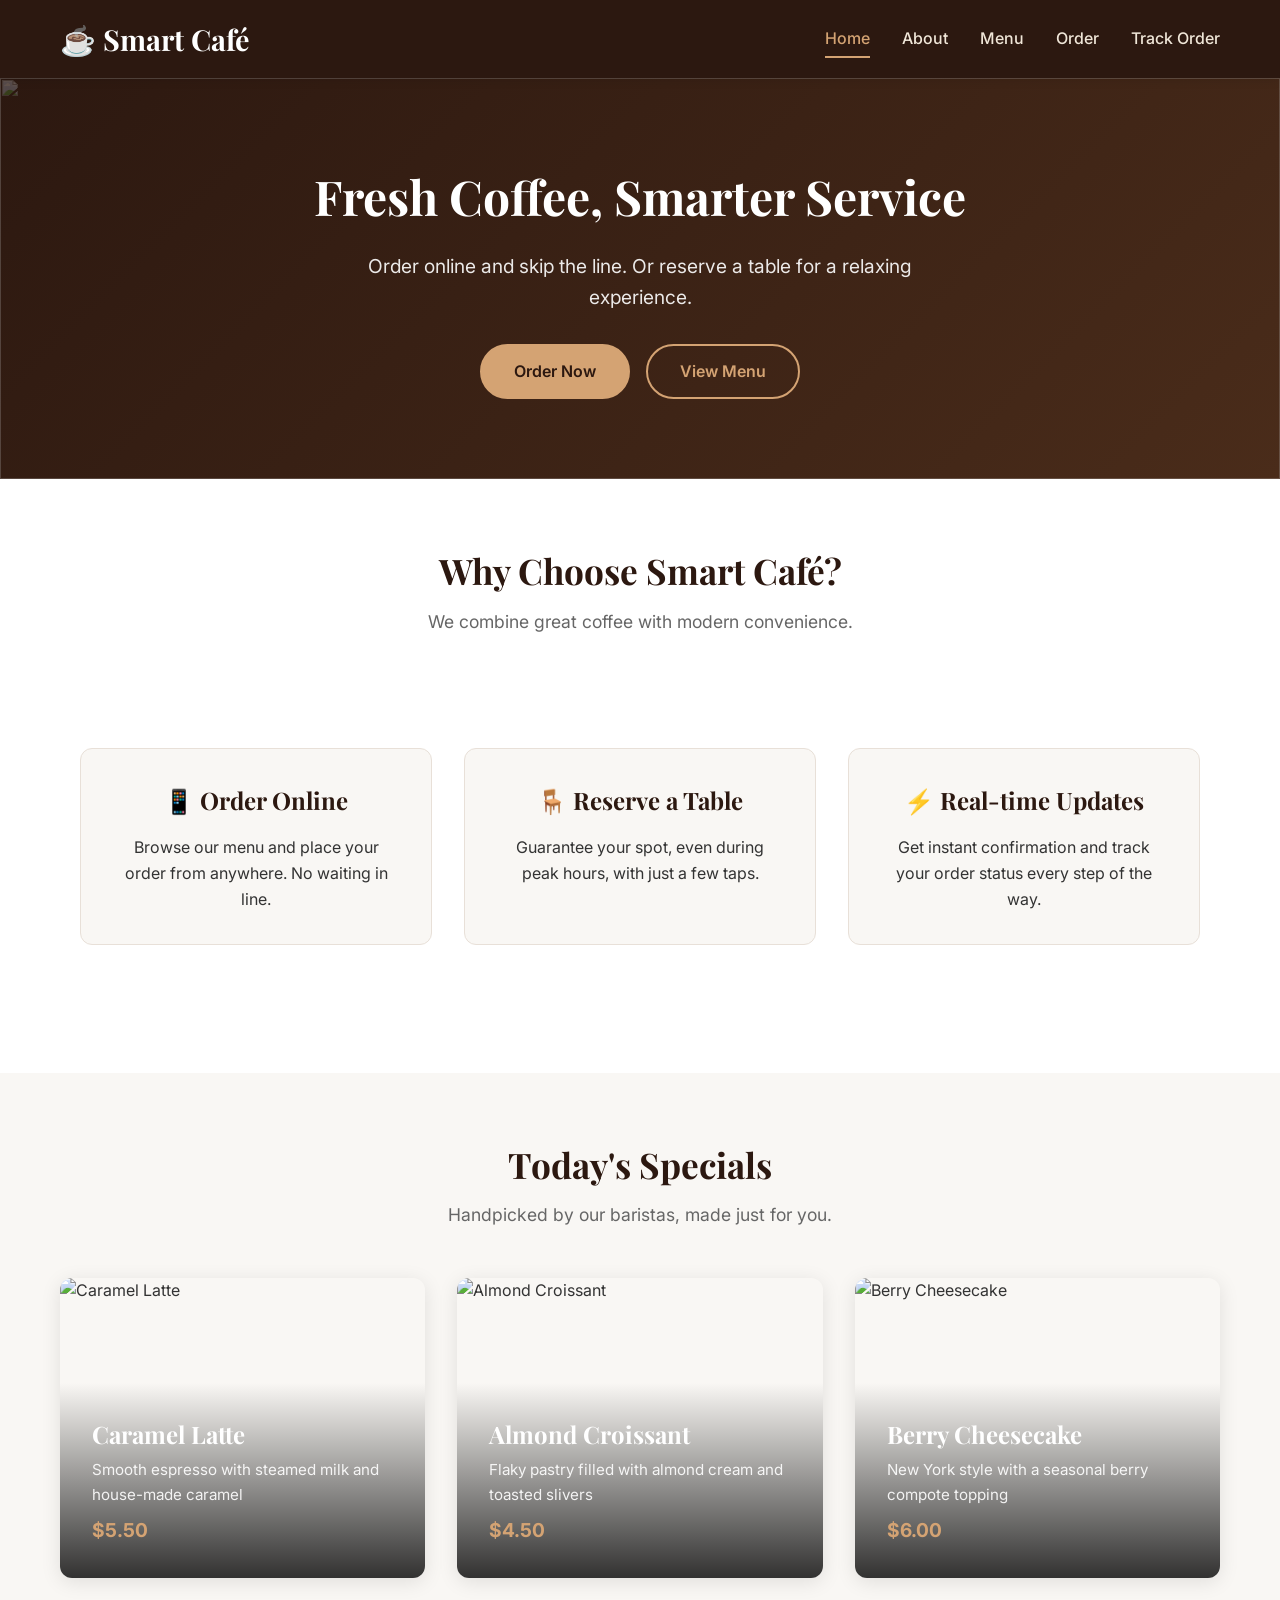
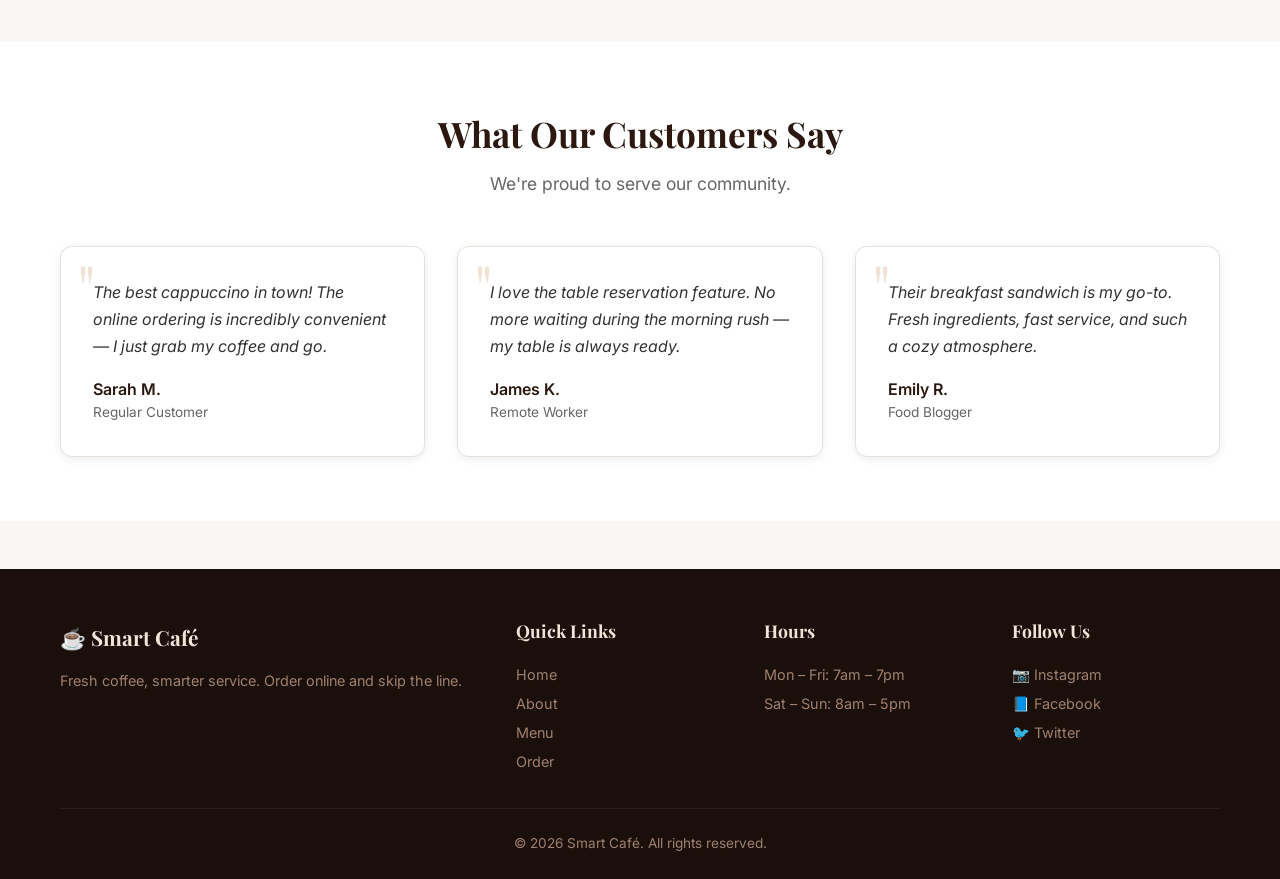
==== frontend/index.html @ f9dc1f2b "Initial commit" ====
<!DOCTYPE html>
<html lang="en">
<head>
    <meta charset="UTF-8" />
    <meta name="viewport" content="width=device-width, initial-scale=1.0" />
    <meta name="description" content="Smart Café - Fresh coffee, smarter service. Order online, reserve a table, and enjoy real-time updates." />
    <title>Smart Café</title>
    <link rel="icon" href="data:image/svg+xml,<svg xmlns='http://www.w3.org/2000/svg' viewBox='0 0 100 100'><text y='.9em' font-size='90'>☕</text></svg>" />
    <link rel="stylesheet" href="styles.css" />
</head>
<body>
    <nav>
        <div class="container">
            <h1>☕ Smart Café</h1>
            <ul>
                <li><a href="index.html" class="active">Home</a></li>
                <li><a href="about.html">About</a></li>
                <li><a href="menu.html">Menu</a></li>
                <li><a href="order.html">Order</a></li>
                <li><a href="status.html">Track Order</a></li>
            </ul>
        </div>
    </nav>

    <section class="hero">
        <img class="hero-bg" src="https://images.unsplash.com/photo-1509042239860-f550ce710b93?w=1200&q=80" alt="" loading="lazy" />
        <div class="container">
            <h2>Fresh Coffee, Smarter Service</h2>
            <p>Order online and skip the line. Or reserve a table for a relaxing experience.</p>
            <div class="hero-cta">
                <a href="order.html" class="btn">Order Now</a>
                <a href="menu.html" class="btn btn-outline">View Menu</a>
            </div>
        </div>
    </section>

    <section class="section section-white">
        <div class="container">
            <h2 class="section-title fade-in">Why Choose Smart Café?</h2>
            <p class="section-subtitle fade-in delay-1">We combine great coffee with modern convenience.</p>
            <div class="features">
                <div class="container">
                    <div class="feature-card fade-in delay-1">
                        <h3>📱 Order Online</h3>
                        <p>Browse our menu and place your order from anywhere. No waiting in line.</p>
                    </div>
                    <div class="feature-card fade-in delay-2">
                        <h3>🪑 Reserve a Table</h3>
                        <p>Guarantee your spot, even during peak hours, with just a few taps.</p>
                    </div>
                    <div class="feature-card fade-in delay-3">
                        <h3>⚡ Real-time Updates</h3>
                        <p>Get instant confirmation and track your order status every step of the way.</p>
                    </div>
                </div>
            </div>
        </div>
    </section>

    <section class="section">
        <div class="container">
            <h2 class="section-title fade-in">Today's Specials</h2>
            <p class="section-subtitle fade-in delay-1">Handpicked by our baristas, made just for you.</p>
            <div class="specials-grid">
                <div class="special-card fade-in delay-1">
                    <img src="https://images.unsplash.com/photo-1541167760496-1628856ab772?w=600&q=80" alt="Caramel Latte" loading="lazy" />
                    <div class="special-card-overlay">
                        <h3>Caramel Latte</h3>
                        <p>Smooth espresso with steamed milk and house-made caramel</p>
                        <span class="price">$5.50</span>
                    </div>
                </div>
                <div class="special-card fade-in delay-2">
                    <img src="https://images.unsplash.com/photo-1555507036-ab1f4038024a?w=600&q=80" alt="Almond Croissant" loading="lazy" />
                    <div class="special-card-overlay">
                        <h3>Almond Croissant</h3>
                        <p>Flaky pastry filled with almond cream and toasted slivers</p>
                        <span class="price">$4.50</span>
                    </div>
                </div>
                <div class="special-card fade-in delay-3">
                    <img src="https://images.unsplash.com/photo-1533134242443-d4fd215305ad?w=600&q=80" alt="Berry Cheesecake" loading="lazy" />
                    <div class="special-card-overlay">
                        <h3>Berry Cheesecake</h3>
                        <p>New York style with a seasonal berry compote topping</p>
                        <span class="price">$6.00</span>
                    </div>
                </div>
            </div>
        </div>
    </section>

    <section class="section section-white">
        <div class="container">
            <h2 class="section-title fade-in">What Our Customers Say</h2>
            <p class="section-subtitle fade-in delay-1">We're proud to serve our community.</p>
            <div class="testimonials-grid">
                <div class="testimonial-card fade-in delay-1">
                    <p class="testimonial-text">The best cappuccino in town! The online ordering is incredibly convenient — I just grab my coffee and go.</p>
                    <p class="testimonial-author">Sarah M.</p>
                    <p class="testimonial-role">Regular Customer</p>
                </div>
                <div class="testimonial-card fade-in delay-2">
                    <p class="testimonial-text">I love the table reservation feature. No more waiting during the morning rush — my table is always ready.</p>
                    <p class="testimonial-author">James K.</p>
                    <p class="testimonial-role">Remote Worker</p>
                </div>
                <div class="testimonial-card fade-in delay-3">
                    <p class="testimonial-text">Their breakfast sandwich is my go-to. Fresh ingredients, fast service, and such a cozy atmosphere.</p>
                    <p class="testimonial-author">Emily R.</p>
                    <p class="testimonial-role">Food Blogger</p>
                </div>
            </div>
        </div>
    </section>

    <footer>
        <div class="container">
            <div class="footer-grid">
                <div class="footer-col">
                    <p class="footer-brand">☕ Smart Café</p>
                    <p class="footer-brand-sub">Fresh coffee, smarter service. Order online and skip the line.</p>
                </div>
                <div class="footer-col">
                    <h3>Quick Links</h3>
                    <a href="index.html">Home</a>
                    <a href="about.html">About</a>
                    <a href="menu.html">Menu</a>
                    <a href="order.html">Order</a>
                </div>
                <div class="footer-col">
                    <h3>Hours</h3>
                    <p>Mon – Fri: 7am – 7pm</p>
                    <p>Sat – Sun: 8am – 5pm</p>
                </div>
                <div class="footer-col">
                    <h3>Follow Us</h3>
                    <a href="#">📷 Instagram</a>
                    <a href="#">📘 Facebook</a>
                    <a href="#">🐦 Twitter</a>
                </div>
            </div>
            <div class="footer-bottom">
                <p>&copy; 2026 Smart Café. All rights reserved.</p>
            </div>
        </div>
    </footer>

    <script src="app.js"></script>
</body>
</html>
---- frontend/styles.css ----
@import url('https://fonts.googleapis.com/css2?family=Playfair+Display:wght@400;600;700&family=Inter:wght@400;500;600;700&display=swap');

:root {
  --primary: #2c1810;
  --primary-light: #4a2c1a;
  --accent: #d4a373;
  --accent-hover: #c49263;
  --bg: #f9f7f4;
  --bg-white: #ffffff;
  --text: #333333;
  --text-light: #666666;
  --text-muted: #a0806e;
  --border: #e8e0d8;
  --shadow: 0 4px 20px rgba(0,0,0,0.1);
  --shadow-hover: 0 10px 30px rgba(0,0,0,0.15);
  --radius: 12px;
  --radius-sm: 8px;
  --transition: 0.3s ease;
  --font-heading: 'Playfair Display', serif;
  --font-body: 'Inter', -apple-system, BlinkMacSystemFont, sans-serif;
}

* {
    margin: 0;
    padding: 0;
    box-sizing: border-box;
}

html {
    scroll-behavior: smooth;
}

body {
    font-family: var(--font-body);
    line-height: 1.6;
    color: var(--text);
    background: var(--bg);
}

.container {
    max-width: 1200px;
    margin: 0 auto;
    padding: 0 20px;
}

h1, h2, h3, h4 {
    font-family: var(--font-heading);
    font-weight: 700;
}

nav {
    background: var(--primary);
    color: white;
    padding: 1rem 0;
    position: sticky;
    top: 0;
    z-index: 100;
    box-shadow: 0 2px 10px rgba(0,0,0,0.1);
}

nav .container {
    display: flex;
    justify-content: space-between;
    align-items: center;
    flex-wrap: wrap;
}

nav h1 {
    font-size: 1.8rem;
    font-weight: 700;
    font-family: var(--font-heading);
}

nav ul {
    display: flex;
    list-style: none;
    gap: 2rem;
}

nav ul li a {
    color: #f0e6d8;
    text-decoration: none;
    font-weight: 500;
    transition: color var(--transition);
    padding: 0.5rem 0;
    border-bottom: 2px solid transparent;
}

nav ul li a:hover,
nav ul li a.active {
    color: var(--accent);
    border-bottom-color: var(--accent);
}

.hero {
    background: linear-gradient(135deg, var(--primary) 0%, var(--primary-light) 100%);
    color: white;
    padding: 5rem 0;
    text-align: center;
    position: relative;
    overflow: hidden;
}

.hero-bg {
    position: absolute;
    inset: 0;
    width: 100%;
    height: 100%;
    object-fit: cover;
    opacity: 0.25;
}

.hero .container {
    position: relative;
    z-index: 1;
}

.hero h2 {
    font-size: 3rem;
    margin-bottom: 1rem;
    font-weight: 700;
    font-family: var(--font-heading);
}

.hero p {
    font-size: 1.2rem;
    margin-bottom: 2rem;
    opacity: 0.9;
    max-width: 600px;
    margin-left: auto;
    margin-right: auto;
}

.hero-cta {
    display: flex;
    gap: 1rem;
    justify-content: center;
    flex-wrap: wrap;
}

.btn {
    display: inline-block;
    background: var(--accent);
    color: var(--primary);
    padding: 0.8rem 2rem;
    text-decoration: none;
    border-radius: 50px;
    font-weight: 600;
    font-size: 1rem;
    transition: all var(--transition);
    border: 2px solid var(--accent);
    font-family: var(--font-body);
    cursor: pointer;
}

.btn:hover {
    background: transparent;
    color: var(--accent);
    transform: translateY(-2px);
    box-shadow: 0 10px 20px rgba(0,0,0,0.2);
}

.btn-outline {
    background: transparent;
    color: var(--accent);
}

.btn-outline:hover {
    background: var(--accent);
    color: var(--primary);
}

.btn-sm {
    padding: 0.5rem 1.2rem;
    font-size: 0.9rem;
}

.section {
    padding: 4rem 0;
}

.section-white {
    background: var(--bg-white);
}

.section-title {
    text-align: center;
    font-size: 2.2rem;
    color: var(--primary);
    margin-bottom: 0.5rem;
}

.section-subtitle {
    text-align: center;
    color: var(--text-light);
    margin-bottom: 3rem;
    font-size: 1.1rem;
    max-width: 600px;
    margin-left: auto;
    margin-right: auto;
}

.features {
    padding: 4rem 0;
    background: white;
}

.features .container {
    display: grid;
    grid-template-columns: repeat(auto-fit, minmax(250px, 1fr));
    gap: 2rem;
}

.feature-card {
    background: var(--bg);
    padding: 2rem;
    border-radius: var(--radius);
    text-align: center;
    transition: transform var(--transition), box-shadow var(--transition);
    border: 1px solid var(--border);
}

.feature-card:hover {
    transform: translateY(-5px);
    box-shadow: var(--shadow-hover);
}

.feature-card h3 {
    font-size: 1.5rem;
    margin-bottom: 1rem;
    color: var(--primary);
    font-family: var(--font-heading);
}

.menu-section {
    padding: 4rem 0;
}

.menu-category {
    margin-bottom: 3rem;
}

.menu-category-title {
    font-family: var(--font-heading);
    font-size: 1.8rem;
    color: var(--primary);
    margin-bottom: 1.5rem;
    padding-bottom: 0.5rem;
    border-bottom: 2px solid var(--accent);
    display: inline-block;
}

.menu-grid {
    display: grid;
    grid-template-columns: repeat(auto-fill, minmax(300px, 1fr));
    gap: 1.5rem;
}

.menu-card {
    background: var(--bg-white);
    border-radius: var(--radius);
    overflow: hidden;
    box-shadow: 0 2px 10px rgba(0,0,0,0.08);
    transition: transform var(--transition), box-shadow var(--transition);
    border: 1px solid var(--border);
}

.menu-card:hover {
    transform: translateY(-4px);
    box-shadow: var(--shadow-hover);
}

.menu-card-img {
    width: 100%;
    height: 200px;
    object-fit: cover;
    display: block;
}

.menu-card-body {
    padding: 1.2rem;
}

.menu-card-header {
    display: flex;
    justify-content: space-between;
    align-items: center;
    margin-bottom: 0.5rem;
}

.menu-card-name {
    font-family: var(--font-heading);
    font-size: 1.2rem;
    color: var(--primary);
}

.menu-card-price {
    font-weight: 700;
    color: var(--accent);
    font-size: 1.1rem;
}

.menu-card-desc {
    color: var(--text-light);
    font-size: 0.9rem;
    line-height: 1.5;
    margin-bottom: 0.8rem;
}

.menu-card-order {
    color: var(--accent);
    text-decoration: none;
    font-weight: 600;
    font-size: 0.9rem;
    transition: color var(--transition);
}

.menu-card-order:hover {
    color: var(--primary);
}

.specials-grid {
    display: grid;
    grid-template-columns: repeat(auto-fit, minmax(300px, 1fr));
    gap: 2rem;
}

.special-card {
    position: relative;
    border-radius: var(--radius);
    overflow: hidden;
    height: 300px;
    box-shadow: var(--shadow);
}

.special-card img {
    width: 100%;
    height: 100%;
    object-fit: cover;
}

.special-card-overlay {
    position: absolute;
    bottom: 0;
    left: 0;
    right: 0;
    padding: 2rem;
    background: linear-gradient(transparent, rgba(0,0,0,0.8));
    color: white;
}

.special-card-overlay h3 {
    font-size: 1.5rem;
    margin-bottom: 0.3rem;
    font-family: var(--font-heading);
}

.special-card-overlay p {
    font-size: 0.95rem;
    opacity: 0.9;
    margin-bottom: 0.5rem;
}

.special-card-overlay .price {
    font-weight: 700;
    font-size: 1.2rem;
    color: var(--accent);
}

.testimonials-grid {
    display: grid;
    grid-template-columns: repeat(auto-fit, minmax(280px, 1fr));
    gap: 2rem;
}

.testimonial-card {
    background: var(--bg-white);
    border-radius: var(--radius);
    padding: 2rem;
    box-shadow: 0 2px 10px rgba(0,0,0,0.08);
    border: 1px solid var(--border);
    position: relative;
}

.testimonial-card::before {
    content: '"';
    font-family: var(--font-heading);
    font-size: 4rem;
    color: var(--accent);
    position: absolute;
    top: 0.5rem;
    left: 1rem;
    opacity: 0.3;
    line-height: 1;
}

.testimonial-text {
    font-style: italic;
    color: var(--text);
    margin-bottom: 1rem;
    line-height: 1.7;
}

.testimonial-author {
    font-weight: 600;
    color: var(--primary);
}

.testimonial-role {
    font-size: 0.85rem;
    color: var(--text-light);
}

.about-grid {
    display: grid;
    grid-template-columns: 1fr 1fr;
    gap: 3rem;
    align-items: center;
}

.about-image {
    width: 100%;
    border-radius: var(--radius);
    box-shadow: var(--shadow);
}

.about-content h3 {
    font-family: var(--font-heading);
    font-size: 1.8rem;
    color: var(--primary);
    margin-bottom: 1rem;
}

.about-content p {
    color: var(--text-light);
    line-height: 1.8;
    margin-bottom: 1rem;
}

.values-grid {
    display: grid;
    grid-template-columns: repeat(auto-fit, minmax(250px, 1fr));
    gap: 2rem;
}

.value-card {
    text-align: center;
    padding: 2rem;
    background: var(--bg-white);
    border-radius: var(--radius);
    border: 1px solid var(--border);
    transition: transform var(--transition);
}

.value-card:hover {
    transform: translateY(-4px);
}

.value-card .icon {
    font-size: 2.5rem;
    margin-bottom: 1rem;
    display: block;
}

.value-card h4 {
    font-family: var(--font-heading);
    color: var(--primary);
    margin-bottom: 0.5rem;
}

.value-card p {
    color: var(--text-light);
    font-size: 0.9rem;
}

.contact-grid {
    display: grid;
    grid-template-columns: 1fr 1fr;
    gap: 3rem;
}

.contact-form-box {
    background: var(--bg-white);
    padding: 2rem;
    border-radius: var(--radius);
    box-shadow: var(--shadow);
}

.contact-form-box h3 {
    font-family: var(--font-heading);
    color: var(--primary);
    margin-bottom: 1.5rem;
}

.contact-info-grid {
    display: grid;
    gap: 1.5rem;
}

.contact-info-card {
    background: var(--bg-white);
    padding: 1.5rem;
    border-radius: var(--radius);
    border: 1px solid var(--border);
}

.contact-info-card h4 {
    font-family: var(--font-heading);
    color: var(--primary);
    margin-bottom: 0.5rem;
}

.contact-info-card p {
    color: var(--text-light);
    font-size: 0.95rem;
}

.contact-info-card .label {
    font-weight: 600;
    color: var(--text);
    font-size: 0.85rem;
    text-transform: uppercase;
    letter-spacing: 0.5px;
    margin-bottom: 0.2rem;
}

.map-container {
    margin-top: 2rem;
    border-radius: var(--radius);
    overflow: hidden;
    box-shadow: var(--shadow);
}

.map-container iframe {
    width: 100%;
    height: 300px;
    border: none;
    display: block;
}

footer {
    background: #1a0f0a;
    color: var(--text-muted);
    padding: 3rem 0 0;
    margin-top: 3rem;
}

.footer-grid {
    display: grid;
    grid-template-columns: 2fr 1fr 1fr 1fr;
    gap: 2.5rem;
    padding-bottom: 2rem;
}

.footer-col h3 {
    color: #f0e6d8;
    font-size: 1.1rem;
    margin-bottom: 1rem;
    font-family: var(--font-heading);
}

.footer-col p,
.footer-col a {
    color: var(--text-muted);
    font-size: 0.9rem;
    line-height: 2;
    text-decoration: none;
    display: block;
}

.footer-col a:hover {
    color: var(--accent);
}

.footer-brand {
    font-size: 1.3rem !important;
    font-weight: 700;
    font-family: var(--font-heading);
    color: #f0e6d8 !important;
    margin-bottom: 0.5rem;
}

.footer-brand-sub {
    font-size: 0.88rem;
    line-height: 1.6;
}

.footer-bottom {
    border-top: 1px solid rgba(255,255,255,0.06);
    padding: 1.5rem 0;
    text-align: center;
    font-size: 0.85rem;
}

.fade-in {
    opacity: 0;
    transform: translateY(30px);
    transition: opacity 0.6s ease, transform 0.6s ease;
}

.fade-in.animate {
    opacity: 1;
    transform: translateY(0);
}

.fade-in-left {
    opacity: 0;
    transform: translateX(-30px);
    transition: opacity 0.6s ease, transform 0.6s ease;
}

.fade-in-left.animate {
    opacity: 1;
    transform: translateX(0);
}

.fade-in-right {
    opacity: 0;
    transform: translateX(30px);
    transition: opacity 0.6s ease, transform 0.6s ease;
}

.fade-in-right.animate {
    opacity: 1;
    transform: translateX(0);
}

.delay-1 { transition-delay: 0.1s; }
.delay-2 { transition-delay: 0.2s; }
.delay-3 { transition-delay: 0.3s; }

@media (max-width: 768px) {
    nav .container {
        flex-direction: column;
        gap: 1rem;
    }

    nav ul {
        gap: 1rem;
        flex-wrap: wrap;
        justify-content: center;
    }

    .hero h2 {
        font-size: 2rem;
    }

    .hero p {
        font-size: 1rem;
        padding: 0 1rem;
    }

    .btn {
        display: block;
        margin: 0.5rem auto;
        width: 80%;
    }

    .about-grid {
        grid-template-columns: 1fr;
    }

    .contact-grid {
        grid-template-columns: 1fr;
    }

    .footer-grid {
        grid-template-columns: 1fr 1fr;
    }

    .menu-grid {
        grid-template-columns: 1fr;
    }
}

@media (max-width: 480px) {
    .footer-grid {
        grid-template-columns: 1fr;
    }

    .section {
        padding: 2.5rem 0;
    }

    .hero {
        padding: 3rem 0;
    }
}
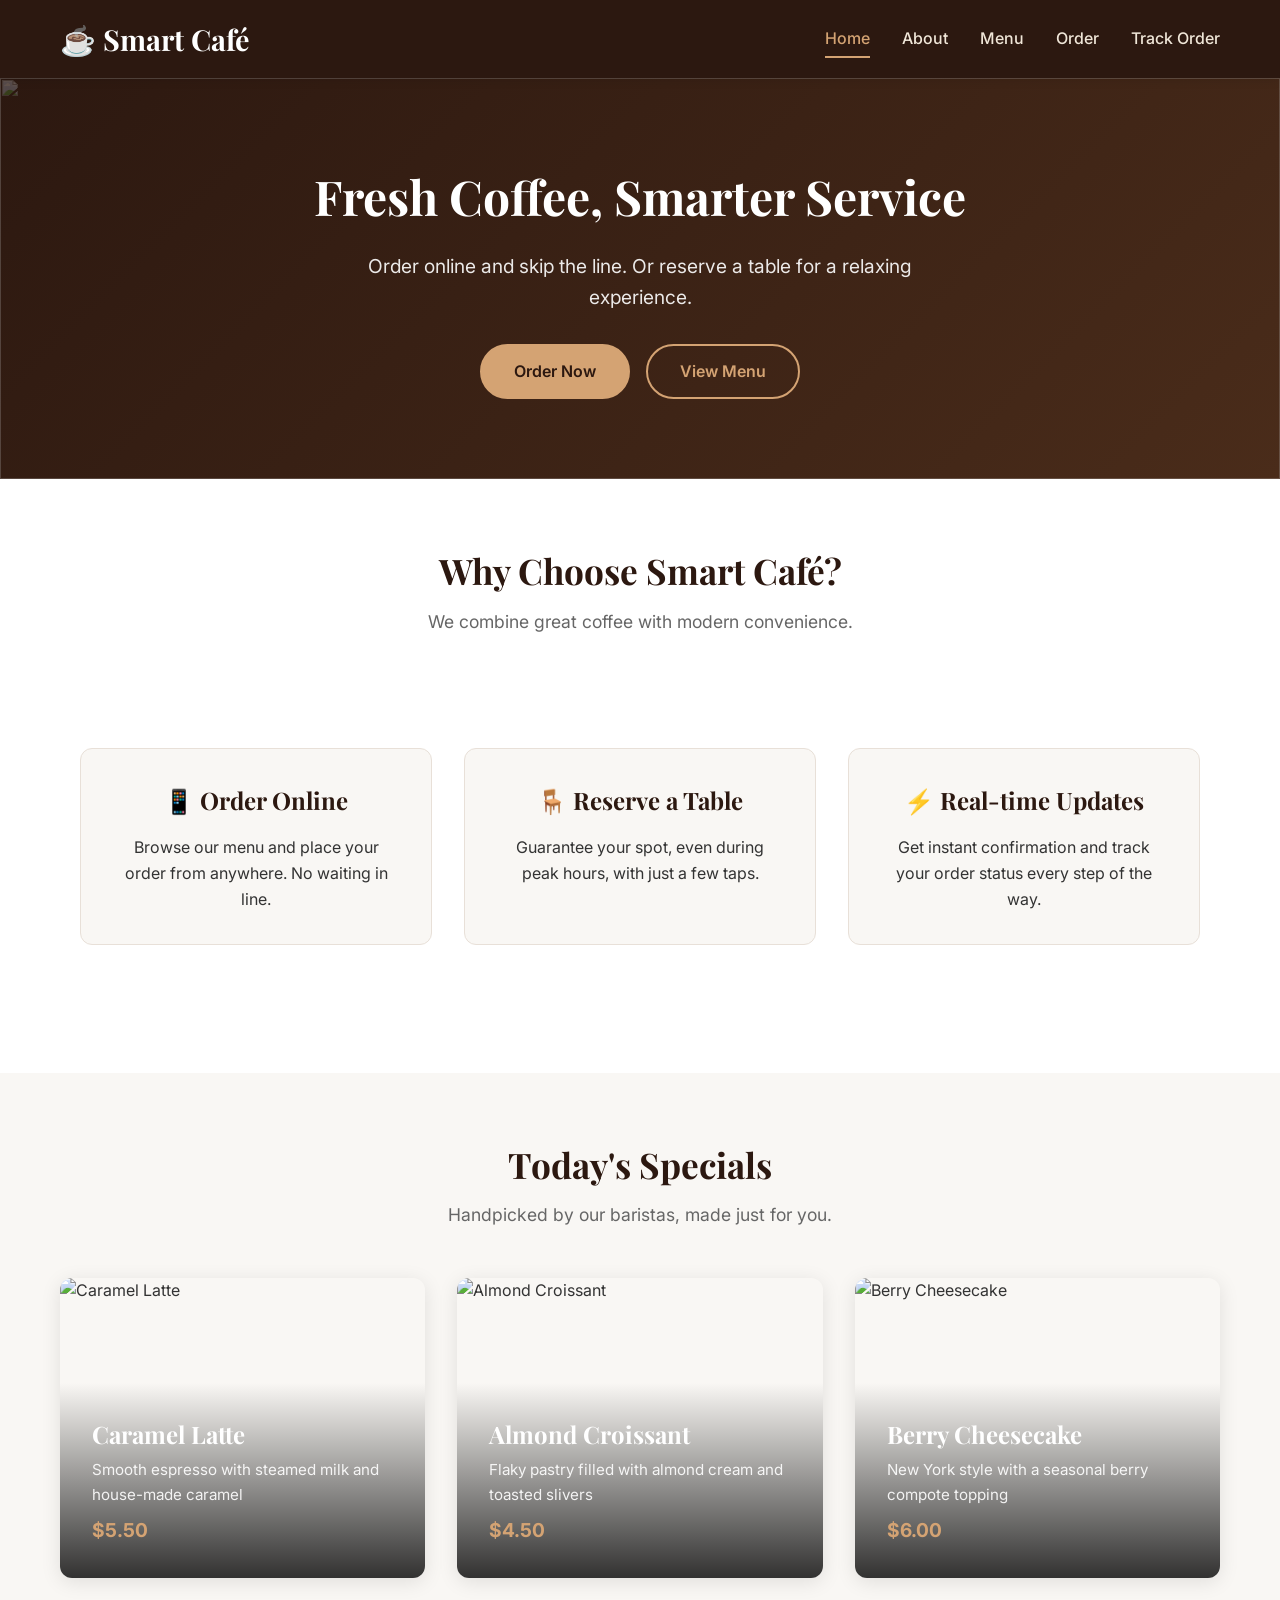
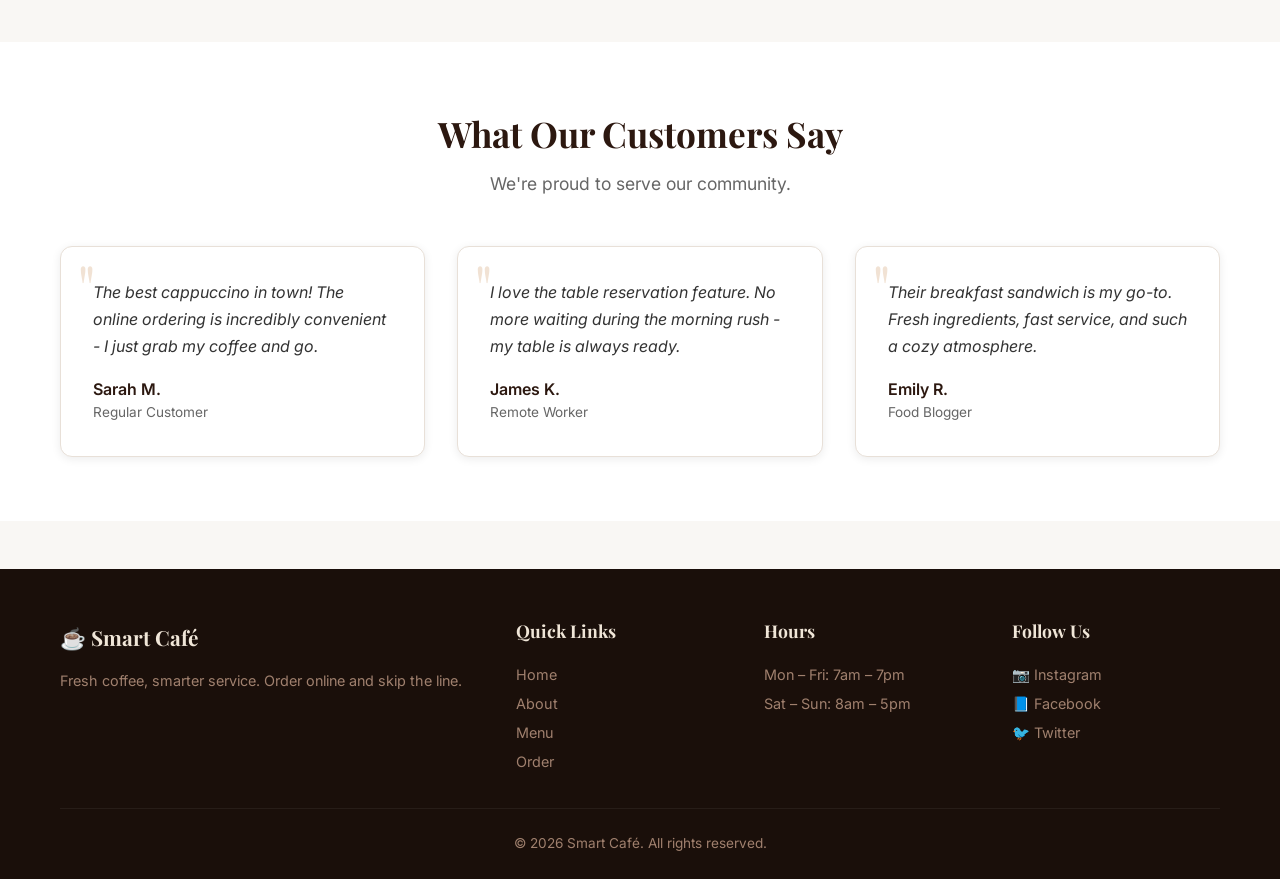
==== commit 5e69b06c: "Remove em-dashes and AI-style phrasing from docs and comments" ====
--- a/frontend/index.html
+++ b/frontend/index.html
@@ -96,12 +96,12 @@
             <p class="section-subtitle fade-in delay-1">We're proud to serve our community.</p>
             <div class="testimonials-grid">
                 <div class="testimonial-card fade-in delay-1">
-                    <p class="testimonial-text">The best cappuccino in town! The online ordering is incredibly convenient — I just grab my coffee and go.</p>
+                    <p class="testimonial-text">The best cappuccino in town! The online ordering is incredibly convenient - I just grab my coffee and go.</p>
                     <p class="testimonial-author">Sarah M.</p>
                     <p class="testimonial-role">Regular Customer</p>
                 </div>
                 <div class="testimonial-card fade-in delay-2">
-                    <p class="testimonial-text">I love the table reservation feature. No more waiting during the morning rush — my table is always ready.</p>
+                    <p class="testimonial-text">I love the table reservation feature. No more waiting during the morning rush - my table is always ready.</p>
                     <p class="testimonial-author">James K.</p>
                     <p class="testimonial-role">Remote Worker</p>
                 </div>
